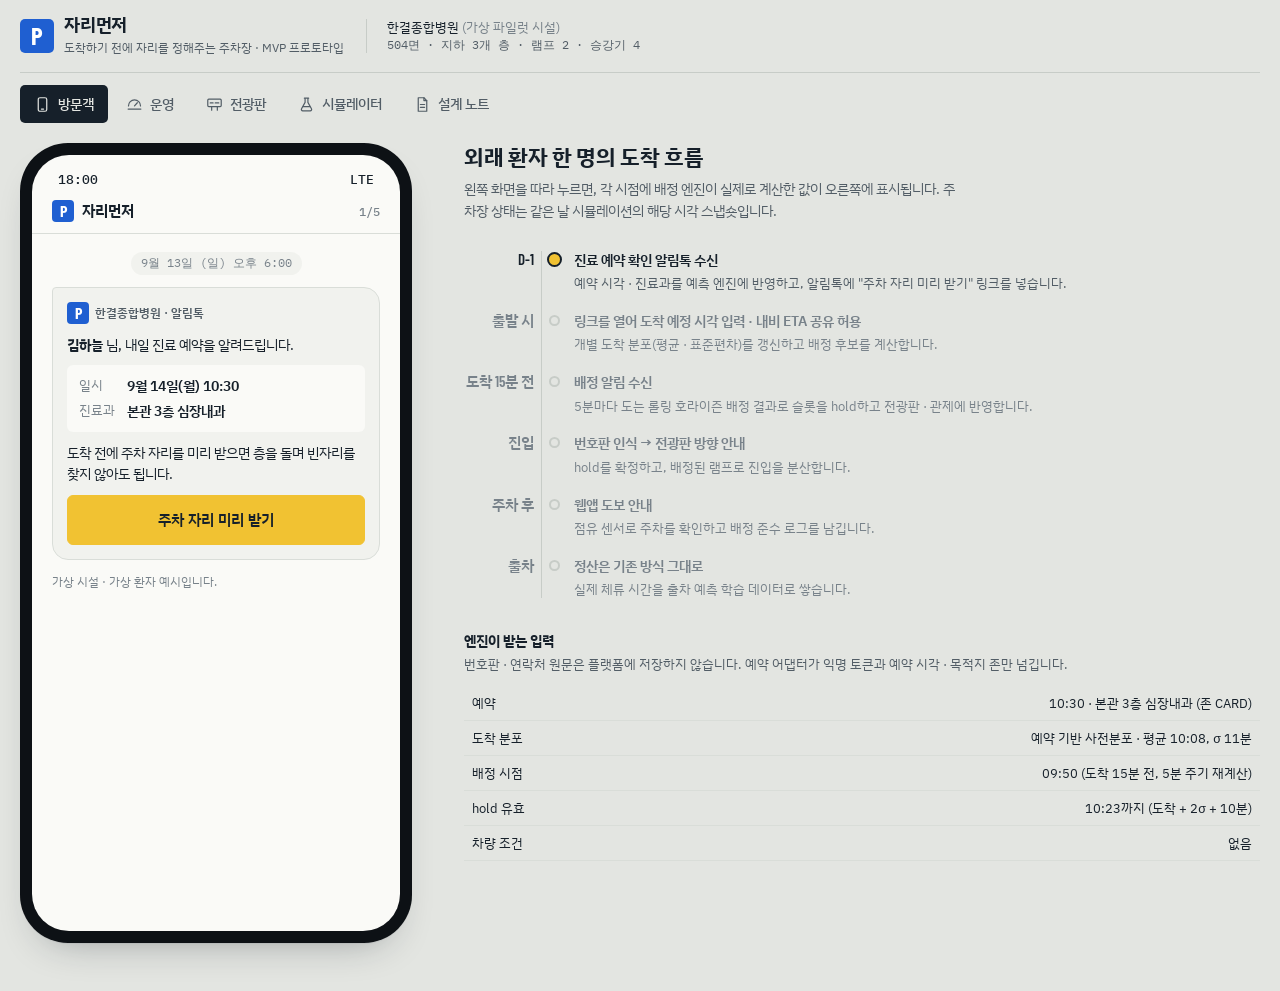
==== index.html @ 2d0de2fe "자리먼저: 주차 예측·배정 MVP 프로토타입 기획서 v0.1 기반. 주차장 디지털 트윈, 도착 예측(P10/P50/P90), 그리디·롤링 호라이즌(헝가리안) 배정 엔진, 이산 사건" ====
<!doctype html>
<html lang="ko">
<head>
<meta charset="utf-8">
<meta name="viewport" content="width=device-width, initial-scale=1, viewport-fit=cover">
<meta name="description" content="도착하기 전에 자리를 정해주는 주차장 — 병원 주차 예측·배정 MVP 프로토타입">
<meta name="theme-color" content="#16202A">
<title>자리먼저 ParkAhead</title>
<link rel="preconnect" href="https://fonts.googleapis.com">
<link rel="preconnect" href="https://fonts.gstatic.com" crossorigin>
<link rel="stylesheet" href="https://fonts.googleapis.com/css2?family=Barlow+Condensed:wght@500;600;700&family=IBM+Plex+Mono:wght@400;500&family=IBM+Plex+Sans+KR:wght@400;500;600;700&display=swap">
<link rel="stylesheet" href="styles.css">
</head>
<body>

<div class="app" data-view="visitor">
  <header class="top">
    <div class="brand">
      <span class="psign" aria-hidden="true">P</span>
      <div><strong>자리먼저</strong><span class="brand-sub">도착하기 전에 자리를 정해주는 주차장 · MVP 프로토타입</span></div>
    </div>
    <div class="facility">
      <span>한결종합병원 <em>(가상 파일럿 시설)</em></span>
      <span class="fac-meta mono">504면 · 지하 3개 층 · 램프 2 · 승강기 4</span>
    </div>
    <div class="clock">
      <button id="play" class="icon-btn" type="button" aria-label="시간 흐름 재생"><svg viewBox="0 0 16 16"><path d="M4 2.5v11l9-5.5z"/></svg></button>
      <input type="range" id="time" min="0" max="43200" step="300" value="10200" aria-label="시뮬레이션 시각">
      <output id="timeOut" for="time">09:50</output>
      <span class="date mono">2026.09.14 (월)</span>
    </div>
  </header>

  <nav class="tabs" aria-label="화면 전환">
    <button type="button" data-view="visitor" aria-current="page"><svg viewBox="0 0 24 24"><rect x="6" y="2.5" width="12" height="19" rx="2.5"/><path d="M10.5 18.5h3"/></svg>방문객</button>
    <button type="button" data-view="ops"><svg viewBox="0 0 24 24"><path d="M3.5 14a8.5 8.5 0 0 1 17 0"/><path d="M12 14l4-4.5"/><path d="M3 18.5h18"/></svg>운영</button>
    <button type="button" data-view="board"><svg viewBox="0 0 24 24"><rect x="2.5" y="4.5" width="19" height="10.5" rx="1.5"/><path d="M8 15v5M16 15v5M6 9.8h4M13 9.8h5"/></svg>전광판</button>
    <button type="button" data-view="sim"><svg viewBox="0 0 24 24"><path d="M9 3h6M10 3v6l-5 9a2 2 0 0 0 1.7 3h10.6a2 2 0 0 0 1.7-3l-5-9V3"/><path d="M7.5 15h9"/></svg>시뮬레이터</button>
    <button type="button" data-view="notes"><svg viewBox="0 0 24 24"><path d="M6 2.5h8l4 4v15H6z"/><path d="M14 2.5v4h4M9 12h6M9 16h6"/></svg>설계 노트</button>
  </nav>

  <main>
    <!-- 방문객 여정 (기획서 5.1) -->
    <section id="view-visitor" class="view">
      <div class="visitor">
        <div class="phone"><div class="phone-screen" id="screen"></div></div>
        <aside class="journey">
          <h2>외래 환자 한 명의 도착 흐름</h2>
          <p class="lede">왼쪽 화면을 따라 누르면, 각 시점에 배정 엔진이 실제로 계산한 값이 오른쪽에 표시됩니다. 주차장 상태는 같은 날 시뮬레이션의 해당 시각 스냅숏입니다.</p>
          <ol class="rail" id="rail"></ol>
          <div class="detail" id="detail"></div>
        </aside>
      </div>
    </section>

    <!-- 운영 대시보드 (기획서 5.2) -->
    <section id="view-ops" class="view" hidden>
      <div class="kpis" id="kpis"></div>
      <div class="ops-grid">
        <div class="stack">
          <div class="panel">
            <div class="panel-head">
              <h3>실시간 점유 · 디지털 트윈</h3>
              <div class="seg" id="floorSeg" role="group" aria-label="층 선택">
                <button type="button" data-f="0">B1</button><button type="button" data-f="1" aria-pressed="true">B2</button><button type="button" data-f="2">B3</button>
              </div>
            </div>
            <div class="map-wrap"><canvas id="opsMap" aria-label="층별 슬롯 상태 지도"></canvas></div>
            <div class="legend">
              <span><i class="sw free"></i>빈자리</span><span><i class="sw held"></i>배정 보관(hold)</span><span><i class="sw occ"></i>주차 중</span><span><i class="sw blocked"></i>차단</span><span><i class="sw closed"></i>평시 폐쇄</span><span><i class="sw dot-dis"></i>장애인</span><span><i class="sw dot-ev"></i>전기차 충전</span>
            </div>
            <p class="slot-info" id="slotInfo">슬롯을 누르면 상태와 보관 중인 차량이 표시됩니다.</p>
            <div class="floor-bars" id="floorBars"></div>
          </div>
          <div class="panel">
            <div class="panel-head"><h3>층별 점유율 (hold 포함)</h3><span class="muted">하루 전체 · 5분 단위</span></div>
            <div class="chart" id="occChart"></div>
          </div>
        </div>
        <div class="stack">
          <div class="panel">
            <div class="panel-head"><h3>도착 예측 · 15분 단위</h3><span class="muted" id="fcMeta"></span></div>
            <div class="chart" id="fcChart"></div>
          </div>
          <div class="panel">
            <h3>병목 경보</h3>
            <ul class="alerts" id="alerts"></ul>
            <h3 style="margin-top:16px">운영 조치</h3>
            <div class="ops-actions" id="opsActions"></div>
            <div id="opResult"></div>
          </div>
          <div class="panel">
            <div class="panel-head"><h3>예외 · 관제 알림</h3><span class="muted">최근 60분</span></div>
            <ul class="exceptions" id="exceptions"></ul>
          </div>
        </div>
      </div>
    </section>

    <!-- 전광판 · 관제 연동 (기획서 5.3) -->
    <section id="view-board" class="view" hidden>
      <div class="boards">
        <figure class="board"><figcaption>서측 램프 게이트 <span id="capW"></span></figcaption><canvas id="ledW" class="led"></canvas><p class="board-note" id="noteW"></p></figure>
        <figure class="board"><figcaption>동측 램프 게이트 <span id="capE"></span></figcaption><canvas id="ledE" class="led"></canvas><p class="board-note" id="noteE"></p></figure>
      </div>
      <div class="panel">
        <div class="panel-head"><h3>관제 연동 로그</h3><span class="muted">상단 시각 기준 최근 30분 · 재생 버튼으로 시간을 흘려보세요</span></div>
        <div class="tbl-wrap"><table class="data" id="evlog"></table></div>
      </div>
    </section>

    <!-- 시뮬레이터 (기획서 8.3) -->
    <section id="view-sim" class="view" hidden>
      <div class="sim">
        <div class="panel controls">
          <div class="ctl"><label for="simSeed">운영일 (합성 수요)</label><select id="simSeed"></select></div>
          <div class="ctl-group">
            <h4>방문객 행동 [가정]</h4>
            <div class="ctl"><label for="simComp">배정 준수율</label><output id="oComp"></output><input type="range" id="simComp" min="0" max="100" step="5"><small>H2 성공 기준 60%</small></div>
            <div class="ctl"><label for="simPart">알림톡 링크 참여율</label><output id="oPart"></output><input type="range" id="simPart" min="10" max="100" step="5"></div>
            <div class="ctl"><label for="simEta">ETA 공유율 (참여자 중)</label><output id="oEta"></output><input type="range" id="simEta" min="0" max="100" step="5"></div>
          </div>
          <div class="ctl-group">
            <h4>배정 정책</h4>
            <div class="ctl"><label for="simCap">hold 상한 (가용 슬롯 대비)</label><output id="oCap"></output><input type="range" id="simCap" min="30" max="100" step="5"></div>
            <div class="ctl"><label for="w1">w1 주행 시간</label><output id="ow1"></output><input type="range" id="w1" min="0" max="3" step="0.1"></div>
            <div class="ctl"><label for="w2">w2 도보 · 승강기</label><output id="ow2"></output><input type="range" id="w2" min="0" max="3" step="0.1"></div>
            <div class="ctl"><label for="w3">w3 램프 혼잡</label><output id="ow3"></output><input type="range" id="w3" min="0" max="3" step="0.1"></div>
            <div class="ctl"><label for="w4">w4 층 균형</label><output id="ow4"></output><input type="range" id="w4" min="0" max="3" step="0.1"></div>
            <div class="ctl"><label for="w5">w5 속성 불일치</label><output id="ow5"></output><input type="range" id="w5" min="0" max="3" step="0.1"></div>
            <label class="switch"><input type="checkbox" id="simB3"><span>B3 D구역 상시 개방<small>평시 폐쇄 42면을 하루 종일 연다</small></span></label>
          </div>
          <button class="btn" type="button" id="simRun">시뮬레이션 실행</button>
          <p class="stale" id="simStale" hidden>설정이 바뀌었습니다. 실행을 누르면 모든 화면에 반영됩니다.</p>
        </div>
        <div class="stack">
          <div class="hyps" id="hyps"></div>
          <div class="panel">
            <div class="panel-head"><h3>정책 비교 · 같은 날, 같은 차량</h3><span class="muted" id="cmpMeta"></span></div>
            <div class="tbl-wrap"><table class="data cmp" id="cmpTable"></table></div>
            <p class="insight" id="insightPolicy"></p>
          </div>
          <div class="panel">
            <div class="panel-head"><h3>준수율에 따른 효과 (롤링 호라이즌, 자율 탐색 대비 감소율)</h3></div>
            <div class="chart" id="sweepChart"></div>
            <p class="insight" id="insightSweep"></p>
          </div>
        </div>
      </div>
    </section>

    <!-- 설계 노트 -->
    <section id="view-notes" class="view" hidden>
      <div class="notes">
        <section>
          <h2>이 프로토타입이 하는 일</h2>
          <p>기획서 v0.1의 MVP 범위(4.1) 중, 실제 시설 연동 없이 소프트웨어만으로 먼저 검증할 수 있는 부분을 브라우저 안에서 모두 돌아가게 만든 것입니다. 관제 · 예약 시스템 대신 가상 시설(한결종합병원)과 합성 수요 데이터를 쓰며, 같은 날 · 같은 차량으로 정책을 바꿔 가며 비교합니다. 서버가 없으므로 링크만 있으면 휴대폰에서도 그대로 실행됩니다.</p>
          <div class="tbl-wrap"><table class="data">
            <thead><tr><th>기획서 항목</th><th>프로토타입 구현</th><th>화면</th></tr></thead>
            <tbody>
              <tr><td>7.1 주차장 그래프 모델</td><td>504면 · 지하 3개 층 · 램프 2 · 승강기 4 · 목적지 존 7. 슬롯마다 램프별 주행 비용과 승강기 경유 도보 비용(시간대별 대기 포함)을 미리 계산</td><td>운영</td></tr>
              <tr><td>7.2 실시간 상태</td><td>FREE / HELD / OCCUPIED / BLOCKED(+평시 폐쇄), 5분 스냅숏</td><td>운영</td></tr>
              <tr><td>8.1 도착 예측</td><td>(a) 집계: 예약별 도착 분포 합산 + 비예약 기저 수요 → P10 / P50 / P90. (b) 개별: 공유 ETA σ 4분, 예약 기반 σ 11분</td><td>운영 · 시뮬레이터</td></tr>
              <tr><td>8.2 배정 최적화</td><td>비용 함수 5항, 그리디 베이스라인과 롤링 호라이즌(30분 창 · 5분 재계산 · 헝가리안 알고리즘), hold 유효시간 · 상한 · 만료 시 재배정</td><td>전 화면</td></tr>
              <tr><td>8.3 시뮬레이터</td><td>이산 사건 시뮬레이션: 게이트 대기열, 비배정 차량의 층 순회 탐색, 준수율, 배정석 선점, 센서 불일치</td><td>시뮬레이터</td></tr>
              <tr><td>5.1 방문객 여정</td><td>알림톡 링크 → 도착 시각 · 동의 → 배정 → 게이트 전광판 → 도보 안내 → 1문항 만족도</td><td>방문객</td></tr>
              <tr><td>5.2 · 5.3 운영 · 관제</td><td>예측 곡선, 층별 점유, 병목 경보, 한 번 누르는 운영 조치, 예외 알림(배정 무시 · 이중 점유 · hold 만료)</td><td>운영 · 전광판</td></tr>
              <tr><td>6.3 열화 안전</td><td>"배정 엔진 중지" 조치 시 hold를 모두 풀고 기존 방식 주차로 전환 — 주차 불가가 아니라 안내 없음</td><td>운영</td></tr>
              <tr><td>7.4 개인정보</td><td>번호판은 끝 4자리만 화면에 쓰고, 동의 없이 ETA를 받지 않음. 실서비스에서는 시설 측 해시 토큰으로 대체</td><td>방문객</td></tr>
            </tbody>
          </table></div>
        </section>
        <section>
          <h2>시뮬레이션에 넣은 [가정] 값</h2>
          <p>모두 파일럿 실측으로 대체할 값입니다. 준수율 · 참여율 · 가중치는 시뮬레이터 탭에서 바꿀 수 있습니다.</p>
          <div class="tbl-wrap"><table class="data">
            <thead><tr><th>항목</th><th>값</th></tr></thead>
            <tbody>
              <tr><td>하루 도착 차량</td><td>예약 980대 + 비예약 420대, 아침 기존 주차 130대</td></tr>
              <tr><td>예약 대비 도착</td><td>예약 22분 전 평균, 표준편차 11분. 4%는 20~50분 지연(ETA 미갱신)</td></tr>
              <tr><td>참여 · 공유 · 준수</td><td>링크 참여 60%, ETA 공유 45%, 배정 준수 65%</td></tr>
              <tr><td>게이트 처리</td><td>차량당 11초 + 램프 안에서 탐색 중인 차량 1대당 1초 (유도요원 배치 시 8초)</td></tr>
              <tr><td>자율 탐색</td><td>시속 7km 순회, 빈자리 지나침 15%, 노란 배정석을 무시하고 주차 25%</td></tr>
              <tr><td>승강기 대기</td><td>승강기별 25~38초 × 시간대 배수(오전 피크 최대 2.4배)</td></tr>
              <tr><td>hold 정책</td><td>유효 = 예상 도착 + 2σ + 10분, 상한 = 가용 슬롯의 70%</td></tr>
              <tr><td>비용 가중치</td><td>w1~w5 = 1.0 · 1.5 · 1.0 · 1.0 · 1.0 (단위: 초 환산)</td></tr>
            </tbody>
          </table></div>
        </section>
        <section>
          <h2>API 초안(부록 B)과 코드 대응</h2>
          <p>엔진은 <code>engine.js</code> 한 파일에 있고, 화면은 이 함수들만 호출합니다. FastAPI 백엔드로 옮길 때 같은 경계를 그대로 엔드포인트로 씁니다.</p>
          <div class="tbl-wrap"><table class="data">
            <thead><tr><th>엔드포인트</th><th>프로토타입 함수</th></tr></thead>
            <tbody>
              <tr><td><code>POST /v1/facilities/{id}/reservations</code></td><td><code>generateDay()</code> — 예약 토큰 · 시각 · 존 생성(합성)</td></tr>
              <tr><td><code>POST /v1/sessions/{token}/eta</code></td><td>방문객 화면 도착 시각 · 공유 스위치 → 도착 분포(평균 · σ)</td></tr>
              <tr><td><code>POST /v1/facilities/{id}/events</code></td><td><code>simulate()</code> 내부 입차 · 점유 · 센서 이벤트</td></tr>
              <tr><td><code>GET /v1/sessions/{token}/assignment</code></td><td><code>rankSlots()</code> + <code>walkParts()</code></td></tr>
              <tr><td><code>GET /v1/facilities/{id}/forecast?horizon=120</code></td><td><code>forecastBucket()</code></td></tr>
              <tr><td><code>GET /v1/facilities/{id}/state</code></td><td>5분 스냅숏 (<code>snaps</code>)</td></tr>
              <tr><td><code>POST /v1/facilities/{id}/operations</code></td><td>운영 조치 → <code>ops</code> 재시뮬레이션</td></tr>
            </tbody>
          </table></div>
        </section>
        <section>
          <h2>다음 단계</h2>
          <ol>
            <li>엔진을 Python(FastAPI · OR-Tools · SimPy)으로 옮기고, 이 브라우저 결과와 같은 입력에서 수치가 일치하는지 교차 검증</li>
            <li>도면 임포터: 파일럿 시설 도면 → 슬롯 · 통로 · 승강기 그래프 (온보딩 2주 목표의 핵심)</li>
            <li>관제 어댑터(읽기)로 과거 입출차 로그 6개월을 받아 합성 수요를 실측 재생으로 교체</li>
            <li>승강기 대기 분산을 비용 함수에 넣어 H3(도보 25% 감소) 재검증</li>
          </ol>
        </section>
      </div>
    </section>
  </main>
</div>

<script src="engine.js"></script>
<script src="app.js"></script>
</body>
</html>
---- styles.css ----
/* 자리먼저 — 주차장 표지 체계에서 가져온 토큰: 콘크리트 바닥, 아스팔트 잉크, 주차선 노랑(배정), 안내 파랑(동선) */
:root {
  --ground: #E3E5E1;
  --surface: #F1F2EE;
  --raised: #FAFAF7;
  --ink: #16202A;
  --ink-2: #525D66;
  --ink-3: #78828A;
  --rule: #C7CCC7;
  --rule-2: #D9DDD8;
  --paint: #F1C232;
  --paint-ink: #6B5100;
  --paint-soft: #F6E4A6;
  --sign: #1F5FD1;
  --sign-soft: #DCE6F8;
  --occ: #3B4651;
  --free: #FBFBF8;
  --free-edge: #A9B0AA;
  --lane: #D3D7D1;
  --ok: #2D8653;
  --warn: #B4630F;
  --crit: #C73B32;
  --s1: #2a78d6;
  --s2: #eb6834;
  --s3: #1baf7a;
  --shadow: 0 1px 0 rgba(22, 32, 42, .05), 0 18px 40px -24px rgba(22, 32, 42, .45);
  --f-sign: "Barlow Condensed", "IBM Plex Sans KR", "Arial Narrow", sans-serif;
  --f-body: "IBM Plex Sans KR", -apple-system, "Apple SD Gothic Neo", "Malgun Gothic", sans-serif;
  --f-mono: "IBM Plex Mono", ui-monospace, "SF Mono", Menlo, monospace;
  color-scheme: light;
}
@media (prefers-color-scheme: dark) {
  :root:not([data-theme="light"]) {
    --ground: #0F1317; --surface: #161B20; --raised: #1C2228; --ink: #E4E7E2; --ink-2: #9BA4AA; --ink-3: #6F7980;
    --rule: #2C343B; --rule-2: #232A30; --paint: #F1C232; --paint-ink: #F1C232; --paint-soft: #3A3116;
    --sign: #6C9DF3; --sign-soft: #1B2A45; --occ: #5A6570; --free: #20272D; --free-edge: #3C464E; --lane: #1A2026;
    --ok: #4CB67A; --warn: #E08A3A; --crit: #E5655C; --s1: #3987e5; --s2: #d95926; --s3: #199e70;
    --shadow: 0 1px 0 rgba(0, 0, 0, .3), 0 18px 40px -24px rgba(0, 0, 0, .8);
    color-scheme: dark;
  }
}
:root[data-theme="dark"] {
  --ground: #0F1317; --surface: #161B20; --raised: #1C2228; --ink: #E4E7E2; --ink-2: #9BA4AA; --ink-3: #6F7980;
  --rule: #2C343B; --rule-2: #232A30; --paint: #F1C232; --paint-ink: #F1C232; --paint-soft: #3A3116;
  --sign: #6C9DF3; --sign-soft: #1B2A45; --occ: #5A6570; --free: #20272D; --free-edge: #3C464E; --lane: #1A2026;
  --ok: #4CB67A; --warn: #E08A3A; --crit: #E5655C; --s1: #3987e5; --s2: #d95926; --s3: #199e70;
  --shadow: 0 1px 0 rgba(0, 0, 0, .3), 0 18px 40px -24px rgba(0, 0, 0, .8);
  color-scheme: dark;
}

* { box-sizing: border-box; }
body { background: var(--ground); color: var(--ink); font: 14px/1.6 var(--f-body); margin: 0; -webkit-font-smoothing: antialiased; }
h1, h2, h3, h4 { text-wrap: balance; margin: 0; line-height: 1.3; }
button { font: inherit; color: inherit; cursor: pointer; }
:focus-visible { outline: 2px solid var(--sign); outline-offset: 2px; }
.mono { font-family: var(--f-mono); font-variant-numeric: tabular-nums; }
.muted { color: var(--ink-2); }
.fine { font-size: 12px; color: var(--ink-3); margin: 0; }
[hidden] { display: none !important; }

.app { max-width: 1320px; margin: 0 auto; padding: 0 20px 48px; }

/* ---------- 상단 ---------- */
.top { display: flex; align-items: center; gap: 22px; padding: 14px 0; border-bottom: 1px solid var(--rule); flex-wrap: wrap; }
.brand { display: flex; align-items: center; gap: 10px; }
.psign { width: 34px; height: 34px; display: grid; place-items: center; background: var(--sign); color: #fff; font: 700 25px/1 var(--f-sign); border-radius: 5px; flex: none; }
.psign.sm { width: 22px; height: 22px; font-size: 16px; border-radius: 4px; }
.brand strong { display: block; font-size: 18px; font-weight: 700; letter-spacing: -.01em; line-height: 1.2; }
.brand-sub { font-size: 12px; color: var(--ink-2); }
.facility { display: flex; flex-direction: column; font-size: 13px; line-height: 1.35; padding-left: 20px; border-left: 1px solid var(--rule); }
.facility em { font-style: normal; color: var(--ink-3); }
.fac-meta { font-size: 11.5px; color: var(--ink-2); }
.clock { margin-left: auto; display: flex; align-items: center; gap: 10px; }
.clock input[type=range] { width: 240px; accent-color: var(--ink); }
.clock output { font: 600 26px/1 var(--f-sign); font-variant-numeric: tabular-nums; min-width: 58px; }
.clock .date { font-size: 11.5px; color: var(--ink-2); }
.icon-btn { width: 34px; height: 34px; display: grid; place-items: center; border: 1px solid var(--rule); background: var(--raised); border-radius: 5px; }
.icon-btn svg { width: 14px; height: 14px; fill: var(--ink); }
.app[data-view="visitor"] .clock, .app[data-view="sim"] .clock, .app[data-view="notes"] .clock { display: none; }

/* ---------- 탭 ---------- */
.tabs { display: flex; gap: 4px; padding: 12px 0 20px; }
.tabs button { display: inline-flex; align-items: center; gap: 7px; padding: 7px 13px; border: 1px solid transparent; background: none; border-radius: 5px; color: var(--ink-2); font-size: 14px; font-weight: 500; }
.tabs button svg { width: 17px; height: 17px; fill: none; stroke: currentColor; stroke-width: 1.7; stroke-linecap: round; stroke-linejoin: round; }
.tabs button:hover { color: var(--ink); border-color: var(--rule); }
.tabs button[aria-current="page"] { background: var(--ink); color: var(--ground); }

/* ---------- 공통 패널 ---------- */
.panel { background: var(--surface); border: 1px solid var(--rule); border-radius: 6px; padding: 16px; min-width: 0; }
.panel h3 { font-size: 13.5px; font-weight: 600; }
.panel-head { display: flex; align-items: center; justify-content: space-between; gap: 12px; margin-bottom: 12px; flex-wrap: wrap; }
.panel-head .muted { font-size: 12px; }
.panel > h3 + * { margin-top: 10px; }
.stack { display: flex; flex-direction: column; gap: 16px; min-width: 0; }

.seg { display: inline-flex; border: 1px solid var(--rule); border-radius: 5px; overflow: hidden; background: var(--raised); }
.seg button { border: 0; background: none; padding: 3px 13px; font: 600 16px/1.4 var(--f-sign); color: var(--ink-2); }
.seg button + button { border-left: 1px solid var(--rule); }
.seg button[aria-pressed="true"] { background: var(--ink); color: var(--ground); }

.chip { display: inline-flex; align-items: center; gap: 5px; font-size: 11.5px; font-weight: 600; padding: 1px 8px; border-radius: 999px; white-space: nowrap; line-height: 1.6; }
.chip.ok { background: color-mix(in srgb, var(--ok) 16%, transparent); color: var(--ok); }
.chip.warn { background: color-mix(in srgb, var(--warn) 16%, transparent); color: var(--warn); }
.chip.crit { background: color-mix(in srgb, var(--crit) 16%, transparent); color: var(--crit); }
.chip.info { background: var(--sign-soft); color: var(--sign); }
.chip.neutral { background: var(--rule-2); color: var(--ink-2); }
.chip.held { background: var(--paint); color: #16202A; }
.hatch { width: 10px; height: 10px; border-radius: 2px; background: repeating-linear-gradient(135deg, var(--paint) 0 3px, #16202A 3px 6px); flex: none; }

.btn { display: inline-flex; align-items: center; justify-content: center; gap: 8px; font-weight: 600; font-size: 15px; padding: 12px 16px; border-radius: 6px; border: 1px solid var(--ink); background: var(--ink); color: var(--ground); width: 100%; }
.btn.paint { background: var(--paint); border-color: var(--paint); color: #16202A; }
.btn.ghost { background: transparent; color: var(--ink); border-color: var(--rule); }
.btn.sm { width: auto; font-size: 13px; padding: 6px 11px; }
.btn:disabled { opacity: .4; cursor: not-allowed; }
.linkbtn { background: none; border: 0; padding: 0; color: var(--sign); font-weight: 500; text-decoration: underline; text-underline-offset: 3px; font-size: 13px; }

/* ---------- 운영 대시보드 ---------- */
.kpis { display: grid; grid-template-columns: repeat(6, minmax(0, 1fr)); background: var(--surface); border: 1px solid var(--rule); border-radius: 6px; margin-bottom: 16px; }
.kpi { padding: 12px 16px 13px; border-left: 1px solid var(--rule); min-width: 0; }
.kpi:first-child { border-left: 0; }
.kpi .lbl { font-size: 12px; color: var(--ink-2); display: block; }
.kpi .val { font: 600 32px/1.1 var(--f-sign); font-variant-numeric: tabular-nums; letter-spacing: .005em; display: flex; align-items: baseline; gap: 4px; }
.kpi .val small { font: 500 14px var(--f-body); color: var(--ink-2); }
.kpi .sub { font-size: 11.5px; color: var(--ink-3); display: flex; gap: 6px; align-items: center; flex-wrap: wrap; margin-top: 2px; }

.ops-grid { display: grid; grid-template-columns: minmax(0, 1.55fr) minmax(0, 1fr); gap: 16px; align-items: start; }
.map-wrap { position: relative; }
.map-wrap canvas { display: block; width: 100%; cursor: crosshair; touch-action: manipulation; }
.legend { display: flex; flex-wrap: wrap; gap: 6px 14px; font-size: 12px; color: var(--ink-2); margin-top: 10px; }
.legend span { display: inline-flex; align-items: center; gap: 6px; }
.sw { width: 12px; height: 12px; border-radius: 2px; display: inline-block; flex: none; }
.sw.free { background: var(--free); box-shadow: inset 0 0 0 1px var(--free-edge); }
.sw.held { background: var(--paint); }
.sw.occ { background: var(--occ); }
.sw.blocked { background: var(--crit); }
.sw.closed { background: transparent; box-shadow: inset 0 0 0 1px var(--free-edge); background-image: repeating-linear-gradient(135deg, var(--free-edge) 0 1px, transparent 1px 4px); }
.sw.dot-dis { background: var(--sign); border-radius: 50%; width: 8px; height: 8px; }
.sw.dot-ev { background: var(--ok); border-radius: 50%; width: 8px; height: 8px; }
.slot-info { margin: 10px 0 0; font-size: 13px; color: var(--ink-2); min-height: 21px; }
.slot-info b { color: var(--ink); font-family: var(--f-mono); font-weight: 500; }
.floor-bars { display: grid; grid-template-columns: repeat(3, minmax(0, 1fr)); gap: 12px; margin-top: 14px; padding-top: 12px; border-top: 1px solid var(--rule-2); }
.fbar { font-size: 12px; color: var(--ink-2); }
.fbar strong { font: 600 18px var(--f-sign); color: var(--ink); margin-right: 4px; }
.fbar .track { height: 6px; border-radius: 3px; background: var(--rule-2); display: flex; overflow: hidden; margin-top: 5px; gap: 1px; }
.fbar .track i { display: block; height: 100%; }

.alerts, .exceptions { list-style: none; margin: 0; padding: 0; display: flex; flex-direction: column; }
.alerts li { display: grid; grid-template-columns: auto minmax(0, 1fr) auto; gap: 10px; align-items: center; padding: 9px 0; border-top: 1px solid var(--rule-2); font-size: 13px; }
.alerts li:first-child { border-top: 0; padding-top: 2px; }
.exceptions li { display: grid; grid-template-columns: 44px auto minmax(0, 1fr); gap: 8px; align-items: baseline; padding: 7px 0; border-top: 1px solid var(--rule-2); font-size: 12.5px; }
.exceptions li:first-child { border-top: 0; }
.exceptions .mono { color: var(--ink-3); font-size: 12px; }
.empty { color: var(--ink-3); font-size: 13px; padding: 6px 0; }
.ops-actions { display: grid; gap: 8px; margin-top: 10px; }
.opbtn { display: grid; grid-template-columns: minmax(0, 1fr) auto; gap: 2px 10px; text-align: left; padding: 10px 12px; border: 1px solid var(--rule); border-radius: 6px; background: var(--raised); }
.opbtn b { font-weight: 600; font-size: 13.5px; }
.opbtn span { font-size: 12px; color: var(--ink-2); grid-column: 1; }
.opbtn .chip { grid-row: 1 / span 2; grid-column: 2; align-self: center; }
.opbtn:hover:not(:disabled) { border-color: var(--ink-2); }
.opbtn:disabled { cursor: default; }
.op-result { font-size: 12.5px; color: var(--ink-2); margin-top: 10px; padding: 10px 12px; background: var(--raised); border-radius: 6px; border: 1px dashed var(--rule); }
.op-result b { color: var(--ink); }

/* ---------- 차트 ---------- */
.chart { position: relative; min-height: 120px; }
.chart svg { display: block; max-width: 100%; overflow: visible; }
.chart .grid { stroke: var(--rule-2); stroke-width: 1; }
.chart .axis { stroke: var(--rule); stroke-width: 1; }
.chart .tick { fill: var(--ink-3); font: 11px var(--f-mono); }
.chart .dlabel { fill: var(--ink-2); font: 500 11.5px var(--f-body); }
.chart .now { stroke: var(--ink); stroke-width: 1; stroke-dasharray: 3 3; }
.chart .nowlbl { fill: var(--ink); font: 600 11px var(--f-body); }
.chart .xh { stroke: var(--ink-3); stroke-width: 1; }
.chart .target { stroke: var(--ink-2); stroke-width: 1; stroke-dasharray: 5 4; }
.chart-legend { display: flex; flex-wrap: wrap; gap: 4px 14px; font-size: 12px; color: var(--ink-2); margin-bottom: 8px; }
.chart-legend span { display: inline-flex; align-items: center; gap: 6px; }
.chart-legend i { width: 14px; height: 2px; border-radius: 1px; display: inline-block; }
.chart-legend i.band { height: 10px; border-radius: 2px; opacity: .35; }
.chart-legend i.bar { width: 8px; height: 10px; border-radius: 2px 2px 0 0; }
.tip { position: absolute; top: 4px; pointer-events: none; background: var(--raised); border: 1px solid var(--rule); box-shadow: var(--shadow); padding: 7px 9px; font-size: 12px; border-radius: 5px; white-space: nowrap; z-index: 5; line-height: 1.5; }
.tip b { font-family: var(--f-mono); font-weight: 500; }
.tip .row { display: flex; align-items: center; gap: 6px; }
.tip .row i { width: 8px; height: 8px; border-radius: 2px; display: inline-block; }

/* ---------- 방문객 ---------- */
.visitor { display: grid; grid-template-columns: 404px minmax(0, 1fr); gap: 40px; align-items: start; }
.phone { width: 392px; height: 800px; border-radius: 48px; background: #0D1115; padding: 12px; box-shadow: var(--shadow); position: sticky; top: 16px; }
.phone-screen { height: 100%; border-radius: 37px; overflow: hidden; background: var(--raised); display: flex; flex-direction: column; }
.ph-status { display: flex; justify-content: space-between; padding: 14px 26px 4px; font-size: 12.5px; font-weight: 500; }
.ph-app { display: flex; align-items: center; gap: 8px; padding: 6px 20px 10px; font-weight: 700; font-size: 15px; border-bottom: 1px solid var(--rule-2); }
.ph-app .ph-step { margin-left: auto; font: 500 12px var(--f-mono); color: var(--ink-3); }
.scr { flex: 1; overflow-y: auto; padding: 18px 20px 24px; display: flex; flex-direction: column; gap: 16px; }
.scr h2 { font-size: 21px; font-weight: 700; letter-spacing: -.015em; }
.scr .lead { margin: -8px 0 0; color: var(--ink-2); font-size: 13.5px; }

.chat { display: flex; flex-direction: column; gap: 12px; }
.chat-day { align-self: center; font-size: 11.5px; color: var(--ink-3); background: var(--surface); padding: 2px 10px; border-radius: 999px; }
.bubble { background: var(--surface); border: 1px solid var(--rule-2); border-radius: 4px 16px 16px 16px; padding: 14px; display: flex; flex-direction: column; gap: 10px; font-size: 13.5px; }
.bubble p { margin: 0; }
.bubble-from { font-size: 12px; font-weight: 600; color: var(--ink-2); display: flex; align-items: center; gap: 6px; }
.bubble dl { display: grid; grid-template-columns: auto 1fr; gap: 3px 12px; margin: 0; padding: 10px 12px; background: var(--raised); border-radius: 6px; }
.bubble dt { color: var(--ink-3); font-size: 12.5px; }
.bubble dd { margin: 0; font-weight: 600; }

.field { display: flex; flex-direction: column; gap: 7px; }
.field > label, .field > .lbl { font-size: 12.5px; color: var(--ink-2); font-weight: 500; }
.resv { display: grid; grid-template-columns: auto 1fr; gap: 2px 12px; padding: 12px 14px; border: 1px solid var(--rule-2); border-radius: 6px; background: var(--surface); font-size: 13.5px; }
.resv span { color: var(--ink-3); }
.plate { font: 600 22px var(--f-mono); letter-spacing: .12em; width: 128px; padding: 6px 10px; border: 1px solid var(--rule); border-radius: 5px; background: var(--raised); color: var(--ink); }
.opts { display: flex; flex-wrap: wrap; gap: 6px; }
.opt { display: inline-flex; align-items: center; gap: 6px; padding: 6px 11px; border: 1px solid var(--rule); border-radius: 999px; font-size: 13px; background: var(--raised); }
.opt[aria-pressed="true"] { background: var(--ink); color: var(--ground); border-color: var(--ink); }
.stepper { display: grid; grid-template-columns: 52px 1fr 52px; align-items: center; border: 1px solid var(--rule); border-radius: 6px; overflow: hidden; }
.stepper button { height: 52px; border: 0; background: var(--surface); font-size: 13px; font-weight: 600; }
.stepper output { text-align: center; font: 600 34px/1 var(--f-sign); font-variant-numeric: tabular-nums; }
.stepper output small { display: block; font: 400 11.5px var(--f-body); color: var(--ink-3); margin-top: 3px; }
.switch { display: flex; align-items: flex-start; gap: 10px; font-size: 13px; cursor: pointer; }
.switch input { width: 18px; height: 18px; accent-color: var(--ink); margin: 2px 0 0; flex: none; }
.switch small { display: block; color: var(--ink-3); font-size: 12px; }

.slotsign { background: #121820; color: #F4F5F0; border-radius: 8px; padding: 16px 18px; display: grid; grid-template-columns: auto 1fr; column-gap: 16px; align-items: center; }
.slotsign .flr { background: #F1C232; color: #121820; font: 700 44px/1 var(--f-sign); padding: 8px 10px 6px; border-radius: 4px; grid-row: span 2; letter-spacing: .01em; }
.slotsign .zn { font-size: 14px; font-weight: 500; color: #C9CFD4; }
.slotsign .no { font: 700 62px/.9 var(--f-sign); letter-spacing: .01em; font-variant-numeric: tabular-nums; }
.slotsign .no small { font: 500 17px var(--f-body); margin-left: 4px; color: #C9CFD4; }
.facts { display: grid; grid-template-columns: repeat(2, minmax(0, 1fr)); gap: 1px; background: var(--rule-2); border: 1px solid var(--rule-2); border-radius: 6px; overflow: hidden; }
.facts div { background: var(--raised); padding: 9px 12px; }
.facts span { font-size: 11.5px; color: var(--ink-3); display: block; }
.facts b { font: 600 20px/1.2 var(--f-sign); font-variant-numeric: tabular-nums; }
.route { margin: 0; padding: 0; list-style: none; font-size: 13.5px; display: flex; flex-direction: column; gap: 6px; }
.route li { display: flex; gap: 8px; }
.route li::before { content: "›"; color: var(--ink-3); font-weight: 700; }
.ph-map canvas { display: block; width: 100%; border-radius: 6px; border: 1px solid var(--rule-2); }
.notice { background: var(--paint-soft); border: 1px solid var(--paint); color: var(--ink); padding: 10px 12px; border-radius: 6px; font-size: 13px; }
.notice b { font-weight: 600; }
.led { display: block; width: 100%; border-radius: 6px; border: 7px solid #22282E; background: #060807; }
.steps { list-style: none; margin: 0; padding: 0; display: flex; flex-direction: column; }
.steps li { display: grid; grid-template-columns: 26px minmax(0, 1fr) auto; gap: 10px; align-items: start; padding: 10px 0; border-top: 1px solid var(--rule-2); font-size: 13.5px; }
.steps li:first-child { border-top: 0; }
.steps .n { width: 22px; height: 22px; border-radius: 50%; display: grid; place-items: center; font: 600 13px var(--f-sign); background: var(--sign); color: #fff; }
.steps .n.done { background: var(--ok); }
.steps .t { font: 500 12.5px var(--f-mono); color: var(--ink-2); padding-top: 1px; }
.rate { display: grid; grid-template-columns: repeat(5, 1fr); gap: 6px; }
.rate button { padding: 9px 0; border: 1px solid var(--rule); border-radius: 6px; background: var(--raised); font: 600 18px var(--f-sign); }
.rate button[aria-pressed="true"] { background: var(--ink); color: var(--ground); border-color: var(--ink); }

.journey h2 { font-size: 22px; font-weight: 700; letter-spacing: -.015em; }
.journey .lede { color: var(--ink-2); max-width: 62ch; margin: 6px 0 18px; }
.rail { list-style: none; margin: 0 0 24px; padding: 0; position: relative; }
.rail::before { content: ""; position: absolute; left: 77px; top: 10px; bottom: 10px; width: 1px; background: var(--rule); }
.rail li { display: grid; grid-template-columns: 70px 16px minmax(0, 1fr); gap: 0 12px; padding: 8px 0; color: var(--ink-3); position: relative; }
.rail .when { font: 600 15px/1.4 var(--f-sign); text-align: right; }
.rail .dot { width: 11px; height: 11px; border-radius: 50%; background: var(--ground); border: 2px solid var(--rule); margin-top: 5px; justify-self: center; position: relative; }
.rail .body b { display: block; font-weight: 600; font-size: 14px; }
.rail .body p { margin: 2px 0 0; font-size: 13px; }
.rail li.past { color: var(--ink-2); }
.rail li.past .dot { background: var(--ink-2); border-color: var(--ink-2); }
.rail li.cur { color: var(--ink); }
.rail li.cur .dot { background: var(--paint); border-color: #16202A; width: 15px; height: 15px; margin-top: 3px; }
.rail li.cur .body p { color: var(--ink-2); }

.detail h3 { font-size: 14px; margin-bottom: 4px; }
.detail .muted { font-size: 12.5px; margin: 0 0 12px; }
.tbl-wrap { overflow-x: auto; }
table.data { width: 100%; border-collapse: collapse; font-size: 12.5px; font-variant-numeric: tabular-nums; }
table.data th { text-align: right; font-weight: 500; color: var(--ink-2); padding: 6px 8px; border-bottom: 1px solid var(--rule); white-space: nowrap; }
table.data td { text-align: right; padding: 7px 8px; border-bottom: 1px solid var(--rule-2); white-space: nowrap; }
table.data th:first-child, table.data td:first-child { text-align: left; }
table.data tr.pick td { background: color-mix(in srgb, var(--paint) 22%, transparent); }
table.data td.lab { font-family: var(--f-mono); }
.compare { display: grid; grid-template-columns: repeat(2, minmax(0, 1fr)); gap: 12px; margin-top: 16px; }
.compare > div { padding: 12px 14px; border: 1px solid var(--rule); border-radius: 6px; background: var(--surface); }
.compare span { font-size: 12px; color: var(--ink-2); display: block; }
.compare b { font: 600 28px/1.2 var(--f-sign); font-variant-numeric: tabular-nums; }
.compare small { display: block; font-size: 12px; color: var(--ink-3); }
.compare .us { border-color: var(--ink); }

/* ---------- 전광판 ---------- */
.boards { display: grid; grid-template-columns: repeat(2, minmax(0, 1fr)); gap: 16px; margin-bottom: 16px; }
.board { margin: 0; background: var(--surface); border: 1px solid var(--rule); border-radius: 6px; padding: 14px; }
.board figcaption { display: flex; justify-content: space-between; align-items: center; font-size: 13.5px; font-weight: 600; margin-bottom: 10px; }
.board figcaption span { font: 400 12px var(--f-mono); color: var(--ink-3); }
.board-note { font-size: 12.5px; color: var(--ink-2); margin: 10px 0 0; }

/* ---------- 시뮬레이터 ---------- */
.sim { display: grid; grid-template-columns: 300px minmax(0, 1fr); gap: 20px; align-items: start; }
.controls { display: flex; flex-direction: column; gap: 14px; position: sticky; top: 16px; }
.ctl { display: grid; grid-template-columns: minmax(0, 1fr) auto; gap: 2px 8px; align-items: center; font-size: 13px; }
.ctl label { font-weight: 500; }
.ctl output { font: 500 12.5px var(--f-mono); color: var(--ink-2); }
.ctl input[type=range] { grid-column: 1 / -1; width: 100%; accent-color: var(--ink); }
.ctl small { grid-column: 1 / -1; font-size: 11.5px; color: var(--ink-3); }
.ctl select { grid-column: 1 / -1; font: inherit; padding: 6px 8px; border: 1px solid var(--rule); border-radius: 5px; background: var(--raised); color: var(--ink); }
.ctl-group { border-top: 1px solid var(--rule-2); padding-top: 12px; display: flex; flex-direction: column; gap: 10px; }
.ctl-group > h4 { font-size: 12px; color: var(--ink-2); font-weight: 600; letter-spacing: .02em; }
.stale { font-size: 12px; color: var(--warn); }
.hyps { display: grid; grid-template-columns: repeat(4, minmax(0, 1fr)); gap: 12px; margin-bottom: 16px; }
.hyp { background: var(--surface); border: 1px solid var(--rule); border-radius: 6px; padding: 12px 14px; display: flex; flex-direction: column; gap: 4px; min-width: 0; }
.hyp .hid { display: flex; justify-content: space-between; align-items: center; gap: 6px; }
.hyp .hid b { font: 700 16px var(--f-sign); letter-spacing: .03em; }
.hyp p { margin: 0; font-size: 12.5px; color: var(--ink-2); }
.hyp .res { font: 600 30px/1.1 var(--f-sign); font-variant-numeric: tabular-nums; }
.hyp .res small { font: 400 12px var(--f-body); color: var(--ink-3); margin-left: 4px; }
table.cmp th, table.cmp td { padding: 9px 10px; }
table.cmp td.metric { font-size: 13px; }
table.cmp td.metric small { display: block; color: var(--ink-3); font-size: 11.5px; }
table.cmp td b { font: 600 17px var(--f-sign); font-variant-numeric: tabular-nums; }
.dlt { font-size: 11.5px; font-weight: 600; margin-left: 6px; }
.dlt.good { color: var(--ok); }
.dlt.bad { color: var(--crit); }
.insight { margin: 12px 0 0; font-size: 13.5px; max-width: 72ch; }
.insight b { font-weight: 600; }

/* ---------- 설계 노트 ---------- */
.notes { max-width: 900px; display: flex; flex-direction: column; gap: 28px; }
.notes section { display: flex; flex-direction: column; gap: 10px; }
.notes h2 { font-size: 20px; font-weight: 700; letter-spacing: -.01em; }
.notes p { margin: 0; max-width: 68ch; color: var(--ink-2); }
.notes table.data td, .notes table.data th { white-space: normal; text-align: left; vertical-align: top; }
.notes code { font: 12.5px var(--f-mono); background: var(--rule-2); padding: 1px 5px; border-radius: 3px; }
.notes ol { margin: 0; padding-left: 20px; color: var(--ink-2); display: flex; flex-direction: column; gap: 4px; max-width: 70ch; }

/* ---------- 반응형 ---------- */
@media (max-width: 1100px) {
  .kpis { grid-template-columns: repeat(3, minmax(0, 1fr)); }
  .kpi:nth-child(4) { border-left: 0; }
  .kpi:nth-child(n+4) { border-top: 1px solid var(--rule); }
  .hyps { grid-template-columns: repeat(2, minmax(0, 1fr)); }
  .visitor { grid-template-columns: 1fr; }
  .phone { position: static; margin: 0 auto; }
}
@media (max-width: 860px) {
  .ops-grid, .sim, .boards { grid-template-columns: 1fr; }
  .controls { position: static; }
}
@media (max-width: 760px) {
  body { padding-bottom: 76px; }
  .app { padding: 0 14px 24px; }
  .top { gap: 10px 14px; padding: 10px 0; }
  .facility { display: none; }
  .brand-sub { display: none; }
  .clock { margin-left: 0; width: 100%; }
  .clock input[type=range] { flex: 1; width: auto; }
  .clock .date { display: none; }
  .tabs { position: fixed; left: 0; right: 0; bottom: 0; z-index: 30; background: var(--raised); border-top: 1px solid var(--rule); padding: 6px 4px calc(6px + env(safe-area-inset-bottom)); justify-content: space-around; gap: 0; }
  .tabs button { flex-direction: column; gap: 2px; font-size: 11px; padding: 5px 4px; flex: 1; }
  .tabs button[aria-current="page"] { background: none; color: var(--ink); }
  .tabs button[aria-current="page"] svg { stroke: var(--sign); }
  main { padding-top: 14px; }
  .kpis { grid-template-columns: repeat(2, minmax(0, 1fr)); }
  .kpi { border-left: 0; border-top: 1px solid var(--rule); }
  .kpi:nth-child(-n+2) { border-top: 0; }
  .kpi:nth-child(even) { border-left: 1px solid var(--rule); }
  .kpi .val { font-size: 28px; }
  .phone { width: 100%; height: auto; border-radius: 0; background: none; padding: 0; box-shadow: none; }
  .phone-screen { border-radius: 10px; border: 1px solid var(--rule); min-height: 70vh; }
  .ph-status { display: none; }
  .ph-app { padding-top: 12px; }
  .scr { overflow: visible; }
  .visitor { gap: 28px; }
  .hyps { grid-template-columns: 1fr 1fr; gap: 8px; }
  .compare { grid-template-columns: 1fr 1fr; }
  .rail::before { left: 61px; }
  .rail li { grid-template-columns: 54px 16px minmax(0, 1fr); }
}
@media (prefers-reduced-motion: no-preference) {
  .scr > * { animation: rise .28s ease-out both; }
  @keyframes rise { from { transform: translateY(6px); } to { transform: none; } }
}
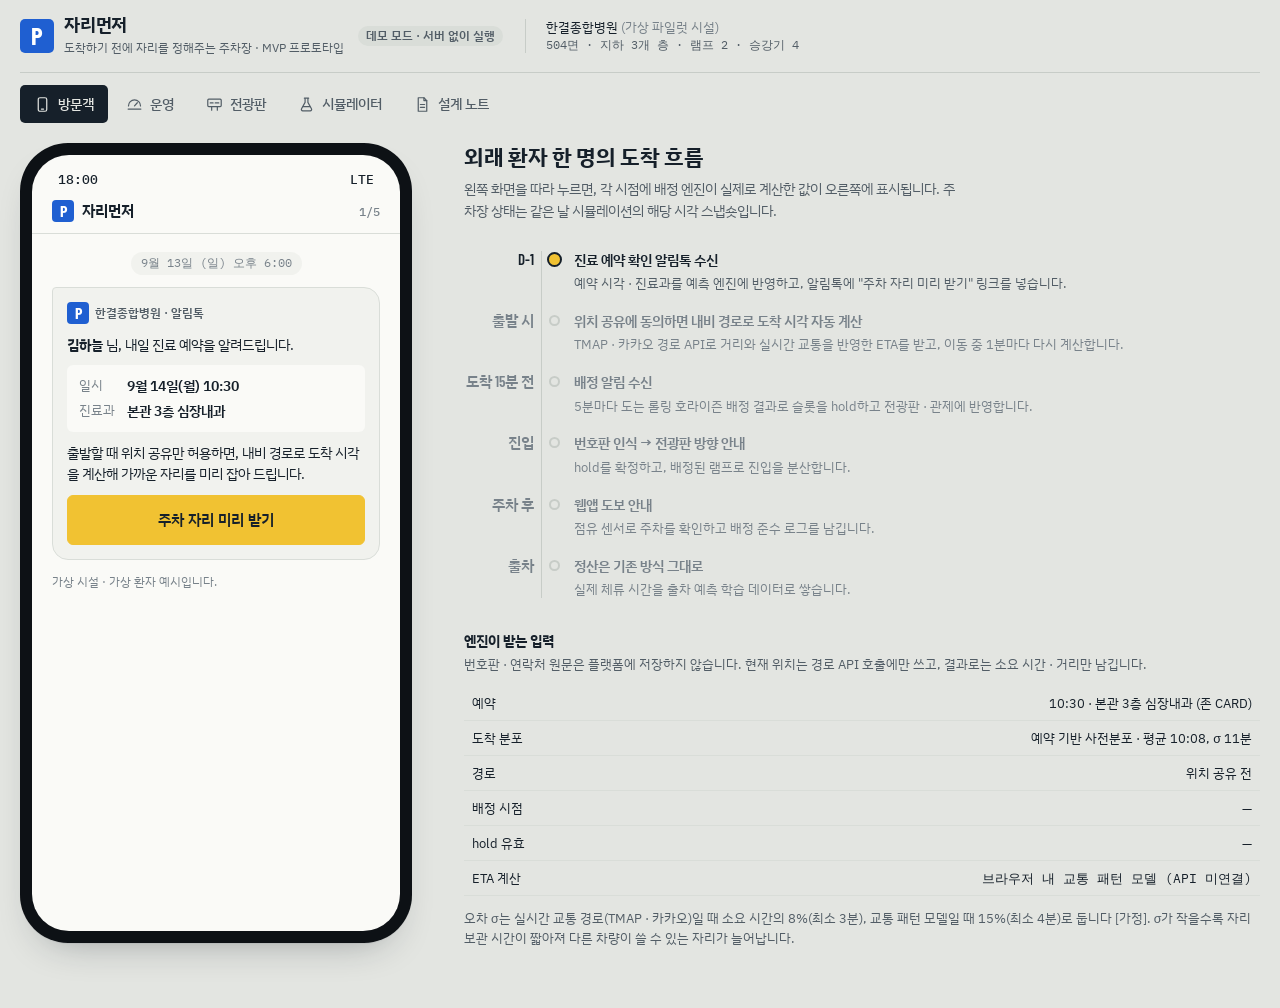
==== commit 79c8dd42: "내비 경로 ETA 연동 + FastAPI 백엔드 - 방문객 화면: 도착 시각 직접 입력 제거, 위치 동의 후 내비 경로(거리·실시간 교통)로 ETA 계산,   1분마다 갱신, TM" ====
--- a/index.html
+++ b/index.html
@@ -18,6 +18,7 @@
     <div class="brand">
       <span class="psign" aria-hidden="true">P</span>
       <div><strong>자리먼저</strong><span class="brand-sub">도착하기 전에 자리를 정해주는 주차장 · MVP 프로토타입</span></div>
+      <span class="chip neutral" id="modeChip">데모 모드</span>
     </div>
     <div class="facility">
       <span>한결종합병원 <em>(가상 파일럿 시설)</em></span>
@@ -188,25 +189,43 @@
           </table></div>
         </section>
         <section>
-          <h2>API 초안(부록 B)과 코드 대응</h2>
-          <p>엔진은 <code>engine.js</code> 한 파일에 있고, 화면은 이 함수들만 호출합니다. FastAPI 백엔드로 옮길 때 같은 경계를 그대로 엔드포인트로 씁니다.</p>
-          <div class="tbl-wrap"><table class="data">
-            <thead><tr><th>엔드포인트</th><th>프로토타입 함수</th></tr></thead>
-            <tbody>
-              <tr><td><code>POST /v1/facilities/{id}/reservations</code></td><td><code>generateDay()</code> — 예약 토큰 · 시각 · 존 생성(합성)</td></tr>
-              <tr><td><code>POST /v1/sessions/{token}/eta</code></td><td>방문객 화면 도착 시각 · 공유 스위치 → 도착 분포(평균 · σ)</td></tr>
-              <tr><td><code>POST /v1/facilities/{id}/events</code></td><td><code>simulate()</code> 내부 입차 · 점유 · 센서 이벤트</td></tr>
-              <tr><td><code>GET /v1/sessions/{token}/assignment</code></td><td><code>rankSlots()</code> + <code>walkParts()</code></td></tr>
-              <tr><td><code>GET /v1/facilities/{id}/forecast?horizon=120</code></td><td><code>forecastBucket()</code></td></tr>
-              <tr><td><code>GET /v1/facilities/{id}/state</code></td><td>5분 스냅숏 (<code>snaps</code>)</td></tr>
-              <tr><td><code>POST /v1/facilities/{id}/operations</code></td><td>운영 조치 → <code>ops</code> 재시뮬레이션</td></tr>
+          <h2>내비게이션 연동 ETA</h2>
+          <p>방문객은 도착 시각을 직접 넣지 않습니다. 위치 공유에 동의하면 현재 위치에서 병원까지의 자동차 경로를 내비 경로 API로 계산해, 거리와 실시간 교통이 반영된 소요 시간으로 도착 예정 시각을 잡습니다. 화면을 열어 두면 1분마다 다시 계산하고, 길안내는 선택한 내비 앱(TMAP · 카카오맵 · 네이버 지도)을 딥링크로 엽니다.</p>
+          <div class="tbl-wrap"><table class="data">
+            <thead><tr><th>ETA 출처</th><th>방식</th><th>오차 σ [가정]</th></tr></thead>
+            <tbody>
+              <tr><td>TMAP 실시간 교통</td><td>SK open API 자동차 경로안내 (<code>searchOption=0</code> 교통최적) — 서버에 <code>TMAP_APP_KEY</code> 설정 시</td><td>소요 시간의 8%, 최소 3분</td></tr>
+              <tr><td>카카오내비 실시간 교통</td><td>카카오모빌리티 길찾기 API — TMAP 실패 시 대체</td><td>소요 시간의 8%, 최소 3분</td></tr>
+              <tr><td>교통 패턴 모델</td><td>직선거리 × 우회 계수, 시간대별 도심 · 간선 평균 속도 — 키가 없거나 외부 API 장애 시, 그리고 서버 없는 데모</td><td>소요 시간의 15%, 최소 4분</td></tr>
+              <tr><td>내비 파트너 웹훅 (Phase 2)</td><td>내비 앱이 길안내 중 ETA를 서버로 직접 보냄 (<code>POST /v1/partners/{provider}/eta</code>, HMAC 서명)</td><td>3분</td></tr>
+            </tbody>
+          </table></div>
+          <p>한계: 웹 화면에서 TMAP 앱 안의 ETA를 직접 읽을 수는 없습니다. 지금은 같은 TMAP 경로 엔진을 API로 호출하는 방식이며, 방문객이 내비 앱으로 넘어가 이 화면이 백그라운드로 가면 갱신이 멈추고 마지막 계산값을 씁니다. 길안내 중 끊김 없는 ETA는 파트너 웹훅(기획서 4.1 Phase 2)으로 해결합니다.</p>
+        </section>
+        <section>
+          <h2>백엔드 API (FastAPI)</h2>
+          <p>레포의 <code>backend/</code>에 부록 B의 핵심 API를 구현했습니다. 배정 엔진은 이 화면의 <code>engine.js</code>와 같은 비용 함수를 Python으로 옮긴 것이고, 테스트가 두 구현의 비용 표 · 슬롯 순위 · 교통 모델 값이 같은지 교차 검증합니다. 서버 주소를 <code>config.js</code>에 넣거나 주소 뒤에 <code>?api=서버주소</code>를 붙이면 방문객 화면이 서버 모드로 바뀝니다.</p>
+          <div class="tbl-wrap"><table class="data">
+            <thead><tr><th>엔드포인트</th><th>역할</th><th>인증</th></tr></thead>
+            <tbody>
+              <tr><td><code>POST /v1/facilities/{id}/reservations</code></td><td>예약 어댑터 → 예약 토큰 · 시각 · 존 등록</td><td>시설 키</td></tr>
+              <tr><td><code>POST /v1/sessions</code></td><td>알림톡 링크를 연 방문객 세션 생성</td><td>예약 토큰</td></tr>
+              <tr><td><code>POST /v1/sessions/{token}/consent</code></td><td>위치 · ETA 공유 동의, 차량 조건, 번호판(즉시 해시)</td><td>세션 토큰</td></tr>
+              <tr><td><code>POST /v1/sessions/{token}/eta</code></td><td>현재 위치 → 내비 경로 ETA (TMAP → 카카오 → 모델 순)</td><td>세션 토큰</td></tr>
+              <tr><td><code>GET /v1/sessions/{token}/assignment</code></td><td>배정 슬롯 · 램프 · 도보 안내 · 후보 비용 내역</td><td>세션 토큰</td></tr>
+              <tr><td><code>POST /v1/facilities/{id}/events</code></td><td>LPR 입출차 · 면 센서 · 게이트 대기 (관제 우선, 입차 시 전광판 문구 반환)</td><td>시설 키</td></tr>
+              <tr><td><code>GET /v1/facilities/{id}/forecast</code></td><td>15분 단위 도착 예측 P10 / P50 / P90</td><td>공개(집계값)</td></tr>
+              <tr><td><code>GET /v1/facilities/{id}/state</code></td><td>층 · 슬롯 상태 스냅숏</td><td>공개(집계값)</td></tr>
+              <tr><td><code>POST /v1/facilities/{id}/operations</code></td><td>구역 개방 · 폐쇄, 엔진 중지(열화 모드), 가중치 · hold 상한</td><td>시설 키</td></tr>
+              <tr><td><code>POST /v1/partners/{provider}/eta</code></td><td>Phase 2 내비 파트너 ETA 수신</td><td>HMAC 서명</td></tr>
             </tbody>
           </table></div>
         </section>
         <section>
           <h2>다음 단계</h2>
           <ol>
-            <li>엔진을 Python(FastAPI · OR-Tools · SimPy)으로 옮기고, 이 브라우저 결과와 같은 입력에서 수치가 일치하는지 교차 검증</li>
+            <li>SK open API에서 TMAP appKey를 발급받아 서버에 넣고, 파일럿 시설 주변 실제 경로로 ETA 오차(개별 예측 MAE · ±10분 적중률)를 측정</li>
+            <li>상태 저장소를 PostgreSQL · Redis로 옮기기 (지금은 서버 메모리, 재시작 시 초기화)</li>
             <li>도면 임포터: 파일럿 시설 도면 → 슬롯 · 통로 · 승강기 그래프 (온보딩 2주 목표의 핵심)</li>
             <li>관제 어댑터(읽기)로 과거 입출차 로그 6개월을 받아 합성 수요를 실측 재생으로 교체</li>
             <li>승강기 대기 분산을 비용 함수에 넣어 H3(도보 25% 감소) 재검증</li>
@@ -217,7 +236,9 @@
   </main>
 </div>
 
+<script src="config.js"></script>
 <script src="engine.js"></script>
+<script src="nav.js"></script>
 <script src="app.js"></script>
 </body>
 </html>
--- a/styles.css
+++ b/styles.css
@@ -233,6 +233,15 @@
 .ph-map canvas { display: block; width: 100%; border-radius: 6px; border: 1px solid var(--rule-2); }
 .notice { background: var(--paint-soft); border: 1px solid var(--paint); color: var(--ink); padding: 10px 12px; border-radius: 6px; font-size: 13px; }
 .notice b { font-weight: 600; }
+.navcard { border: 1px solid var(--rule); border-radius: 8px; padding: 14px; display: flex; flex-direction: column; gap: 12px; background: var(--surface); }
+.navcard-head { display: flex; justify-content: space-between; align-items: center; gap: 8px; }
+.navcard-head .mono { font-size: 12px; color: var(--ink-3); }
+.eta-big { display: flex; align-items: baseline; gap: 10px; flex-wrap: wrap; }
+.eta-big b { font: 700 48px/1 var(--f-sign); font-variant-numeric: tabular-nums; letter-spacing: .01em; }
+.eta-big span { font-size: 13px; color: var(--ink-2); }
+.navcard .btn.ghost { text-decoration: none; }
+.opt:disabled { opacity: .45; cursor: not-allowed; }
+.brand .chip { margin-left: 4px; align-self: center; }
 .led { display: block; width: 100%; border-radius: 6px; border: 7px solid #22282E; background: #060807; }
 .steps { list-style: none; margin: 0; padding: 0; display: flex; flex-direction: column; }
 .steps li { display: grid; grid-template-columns: 26px minmax(0, 1fr) auto; gap: 10px; align-items: start; padding: 10px 0; border-top: 1px solid var(--rule-2); font-size: 13.5px; }
